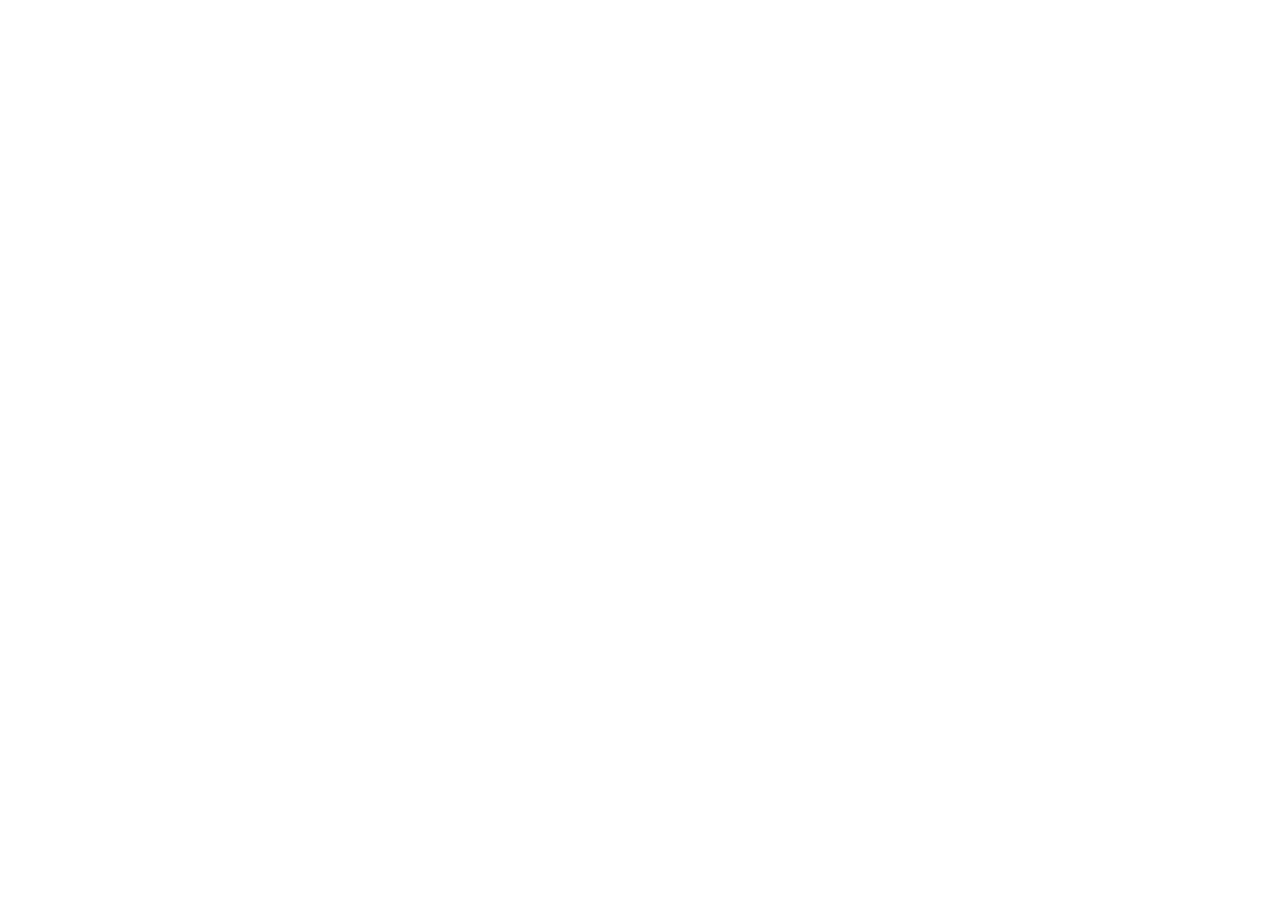
==== introduccion/index.html @ 08301a3c "Despliege inicial del proyeto integrador" ====
<!DOCTYPE html>
<html lang="es">

<head>
    <meta charset="UTF-8">
    <meta name="viewport" content="width=device-width, initial-scale=1.0">
    <title>Proyecto Integrador</title>
    <link rel="stylesheet" href="styles.css">
</head>

<body>

</body>

</html>
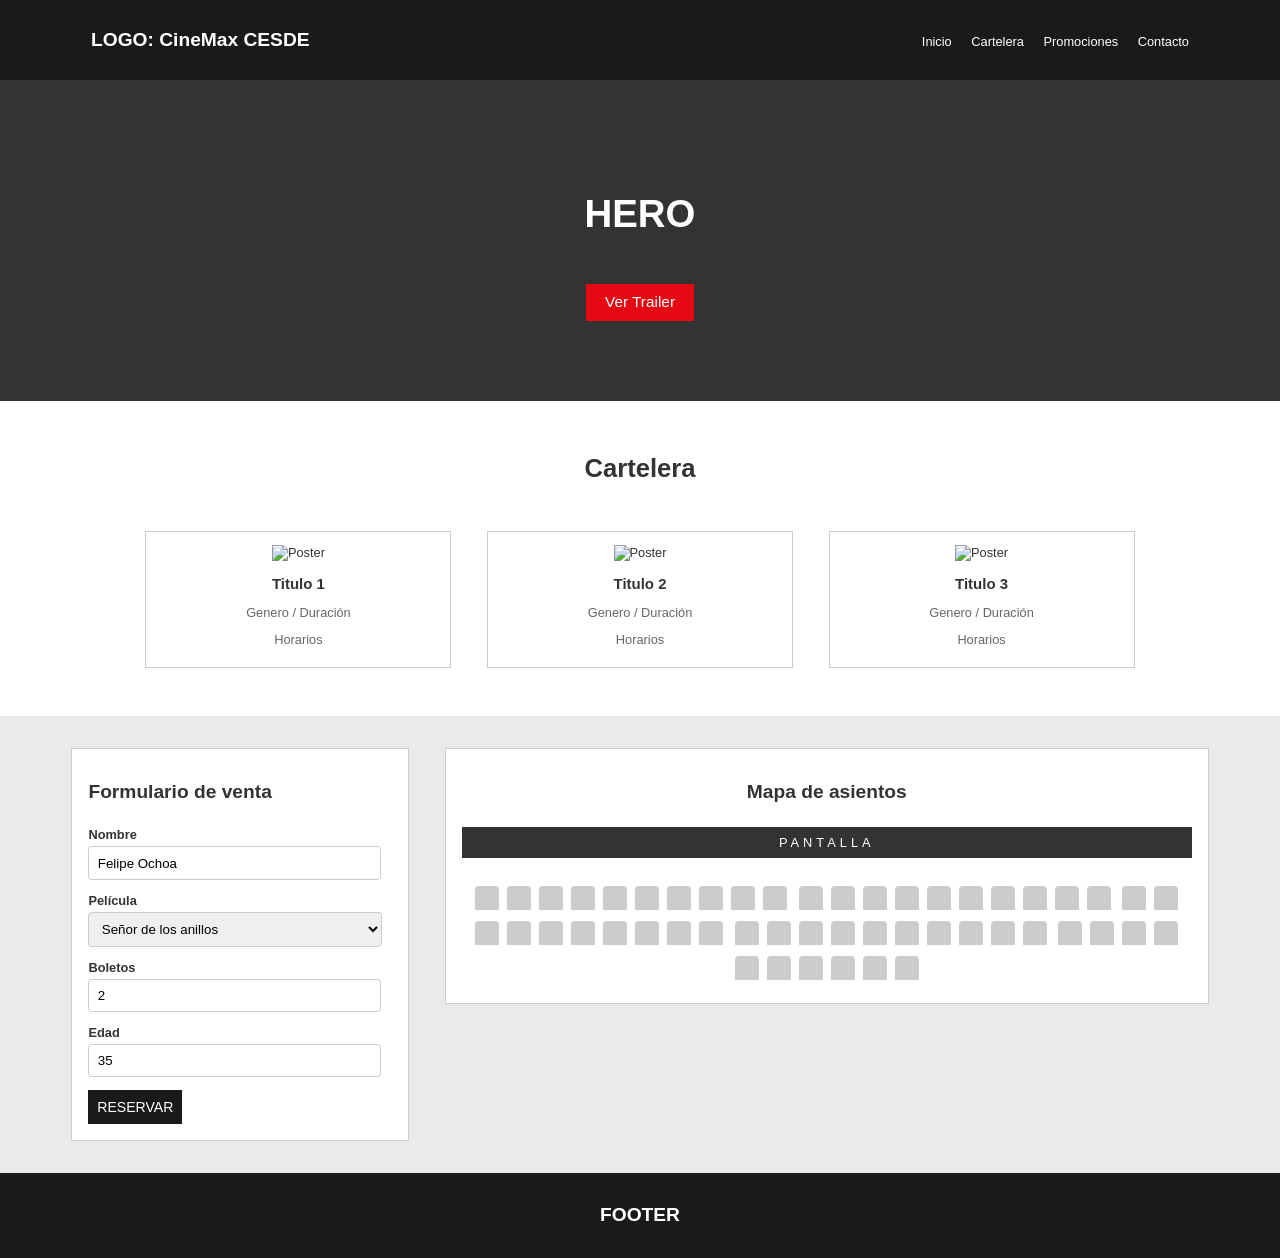
==== commit 7df7e31a: "Avance del proyecto integrador segundo momento" ====
--- a/introduccion/index.html
+++ b/introduccion/index.html
@@ -1,15 +1,95 @@
 <!DOCTYPE html>
 <html lang="es">
+    <head>
+        <meta charset="UTF-8">
+        <meta name="viewport" content="width=device-width, initial-scale=1.0">
+        <title>CineMax CESDE</title>
+        <link rel="stylesheet" href="styles.css">
+    </head>
+    <body>
+        <header>
+            <h1>LOGO: CineMax CESDE</h1>
+            <nav>
+                <ul>
+                    <li><a href="#">Inicio</a></li>
+                    <li><a href="#">Cartelera</a></li>
+                    <li><a href="#">Promociones</a></li>
+                    <li><a href="#">Contacto</a></li>
+                </ul>
+            </nav>
+        </header>
+        <main>
+            <section class="hero">
+                <article>
+                    <h2>HERO</h2>
+                    <button>Ver Trailer</button>
+                </article>
+            </section>
+            <section class="cartelera">
+                <h2>Cartelera</h2>
+                <article class="movie-card">
+                    <figure>
+                        <img src="https://placehold.co/250x200" alt="Poster">
+                    </figure>
+                    <h3>Titulo 1</h3>
+                    <p>Genero / Duración</p>
+                    <p>Horarios</p>
+                </article>
+                <article class="movie-card">
+                    <figure>
+                        <img src="https://placehold.co/250x200" alt="Poster">
+                    </figure>
+                    <h3>Titulo 2</h3>
+                    <p>Genero / Duración</p>
+                    <p>Horarios</p>
+                </article>
+                <article class="movie-card">
+                    <figure>
+                        <img src="https://placehold.co/250x200" alt="Poster">
+                    </figure>
+                    <h3>Titulo 3</h3>
+                    <p>Genero / Duración</p>
+                    <p>Horarios</p>
+                </article>
+            </section>
 
-<head>
-    <meta charset="UTF-8">
-    <meta name="viewport" content="width=device-width, initial-scale=1.0">
-    <title>Proyecto Integrador</title>
-    <link rel="stylesheet" href="styles.css">
-</head>
+            <section class="reserva-asientos">
+                <article class="form-container">
+                    <h2>Formulario de venta</h2>
+                    <form>
+                        <label for="nombre">Nombre</label>
+                        <input type="text" id="nombre" value="Felipe Ochoa">
 
-<body>
+                        <label for="pelicula">Película</label>
+                        <select id="pelicula">
+                            <option value="1">Señor de los anillos</option>
+                        </select>
 
-</body>
+                        <label for="boletos">Boletos</label>
+                        <input type="number" id="boletos" value="2">
 
+                        <label for="edad">Edad</label>
+                        <input type="number" id="edad" value="35">
+
+                        <button type="button">RESERVAR</button>
+                    </form>
+                </article>
+
+                <article class="mapa-asientos">
+                    <h2>Mapa de asientos</h2>
+                    <header class="pantalla">PANTALLA</header>
+                    <section class="asientos">
+                        <span></span><span></span><span></span><span></span><span></span><span></span><span></span><span></span><span></span><span></span>
+                        <span></span><span></span><span></span><span></span><span></span><span></span><span></span><span></span><span></span><span></span>
+                        <span></span><span></span><span></span><span></span><span></span><span></span><span></span><span></span><span></span><span></span>
+                        <span></span><span></span><span></span><span></span><span></span><span></span><span></span><span></span><span></span><span></span>
+                        <span></span><span></span><span></span><span></span><span></span><span></span><span></span><span></span><span></span><span></span>
+                    </section>
+                </article>
+            </section>
+        </main>
+        <footer>
+            <h2>FOOTER</h2>
+        </footer>
+    </body>
 </html>
--- a/introduccion/styles.css
+++ b/introduccion/styles.css
@@ -0,0 +1,240 @@
+body {
+    font-family: Arial, sans-serif;
+    color: #333333;
+    background-color: #f5f5f5;
+    font-size: 1vw;
+    margin: 0;
+    padding: 0;
+}
+
+header {
+    background-color: #1a1a1a;
+    color: #ffffff;
+    padding-top: 1.25em;
+    padding-bottom: 1.25em;
+    padding-left: 2.5em;
+    padding-right: 2.5em;
+    text-align: center;
+}
+
+header h1 {
+    font-size: 1.5em;
+    display: inline-block;
+    width: 30%;
+    text-align: left;
+}
+
+nav {
+    display: inline-block;
+    width: 60%;
+    text-align: right;
+}
+
+nav ul {
+    list-style-type: none;
+}
+
+nav ul li {
+    display: inline-block;
+    margin-left: 1.25em;
+}
+
+nav ul li a {
+    color: #ffffff;
+    text-decoration: none;
+}
+
+nav ul li a:hover {
+    text-decoration: underline;
+}
+
+.hero {
+    background-color: #333333;
+    color: #ffffff;
+    text-align: center;
+    padding-top: 6.25em;
+    padding-bottom: 6.25em;
+    padding-left: 1.25em;
+    padding-right: 1.25em;
+}
+
+.hero h2 {
+    font-size: 3em;
+    margin-bottom: 1.25em;
+}
+
+.hero button {
+    padding-top: 0.625em;
+    padding-bottom: 0.625em;
+    padding-left: 1.25em;
+    padding-right: 1.25em;
+    font-size: 1.2em;
+    background-color: #e50914;
+    color: #ffffff;
+    border-style: none;
+    cursor: pointer;
+}
+
+.hero button:hover {
+    background-color: #b20710;
+}
+
+.cartelera {
+    padding: 2.5em;
+    background-color: #ffffff;
+    text-align: center;
+}
+
+.cartelera > h2 {
+    width: 100%;
+    text-align: center;
+    margin-bottom: 1.875em;
+    font-size: 2em;
+}
+
+.movie-card {
+    display: inline-block;
+    width: 25%;
+    background-color: #ffffff;
+    margin-bottom: 1.25em;
+    margin-left: 1.25em;
+    margin-right: 1.25em;
+    text-align: center;
+    padding-bottom: 1.25em;
+    border-width: 0.0625em;
+    border-style: solid;
+    border-color: #cccccc;
+}
+
+.movie-card figure img {
+    max-width: 100%;
+    height: auto;
+}
+
+.movie-card h3 {
+    margin-top: 0.9375em;
+    margin-bottom: 0.625em;
+    margin-left: 0em;
+    margin-right: 0em;
+}
+
+.movie-card p {
+    color: #666666;
+    margin-bottom: 0.3125em;
+}
+
+.reserva-asientos {
+    padding: 2.5em;
+    background-color: #eaeaea;
+    text-align: center;
+}
+
+.form-container {
+    display: inline-block;
+    width: 25%;
+    background-color: #ffffff;
+    padding: 1.25em;
+    text-align: left;
+    border-width: 0.0625em;
+    border-style: solid;
+    border-color: #cccccc;
+}
+
+.form-container h2 {
+    margin-bottom: 1.25em;
+}
+
+.form-container label {
+    display: block;
+    margin-top: 0.625em;
+    margin-bottom: 0.3125em;
+    font-weight: bold;
+}
+
+.form-container input {
+    display: block;
+    width: 90%;
+    padding: 0.625em;
+    margin-bottom: 0.9375em;
+    border-style: solid;
+    border-width: 0.0625em;
+    border-color: #cccccc;
+    border-radius: 0.25em;
+}
+
+.form-container select {
+    display: block;
+    width: 96.5%;
+    padding: 0.625em;
+    margin-bottom: 0.9375em;
+    border-style: solid;
+    border-width: 0.0625em;
+    border-color: #cccccc;
+    border-radius: 0.25em;
+}
+
+.form-container button {
+    padding: 0.625em;
+    background-color: #1a1a1a;
+    color: #ffffff;
+    border-style: none;
+    cursor: pointer;
+    font-size: 1.1em;
+}
+
+.form-container button:hover {
+    background-color: #333333;
+}
+
+.mapa-asientos {
+    display: inline-block;
+    margin-left: 2.5em;
+    width: 60%;
+    background-color: #ffffff;
+    padding: 1.25em;
+    text-align: center;
+    vertical-align: top;
+    border-width: 0.0625em;
+    border-style: solid;
+    border-color: #cccccc;
+}
+
+.mapa-asientos h2 {
+    margin-bottom: 1.25em;
+}
+
+.pantalla {
+    background-color: #333333;
+    color: #ffffff;
+    padding: 0.625em;
+    margin-bottom: 1.875em;
+    letter-spacing: 0.3125em;
+}
+
+.asientos {
+    text-align: center;
+}
+
+.asientos span {
+    display: inline-block;
+    width: 1.875em;
+    height: 1.875em;
+    background-color: #cccccc;
+    margin: 0.3125em;
+    border-top-left-radius: 0.3125em;
+    border-top-right-radius: 0.3125em;
+    border-bottom-left-radius: 0em;
+    border-bottom-right-radius: 0em;
+    cursor: pointer;
+}
+
+.asientos span:hover {
+    background-color: #e50914;
+}
+
+footer {
+    background-color: #1a1a1a;
+    color: #ffffff;
+    text-align: center;
+    padding: 1.25em;
+}
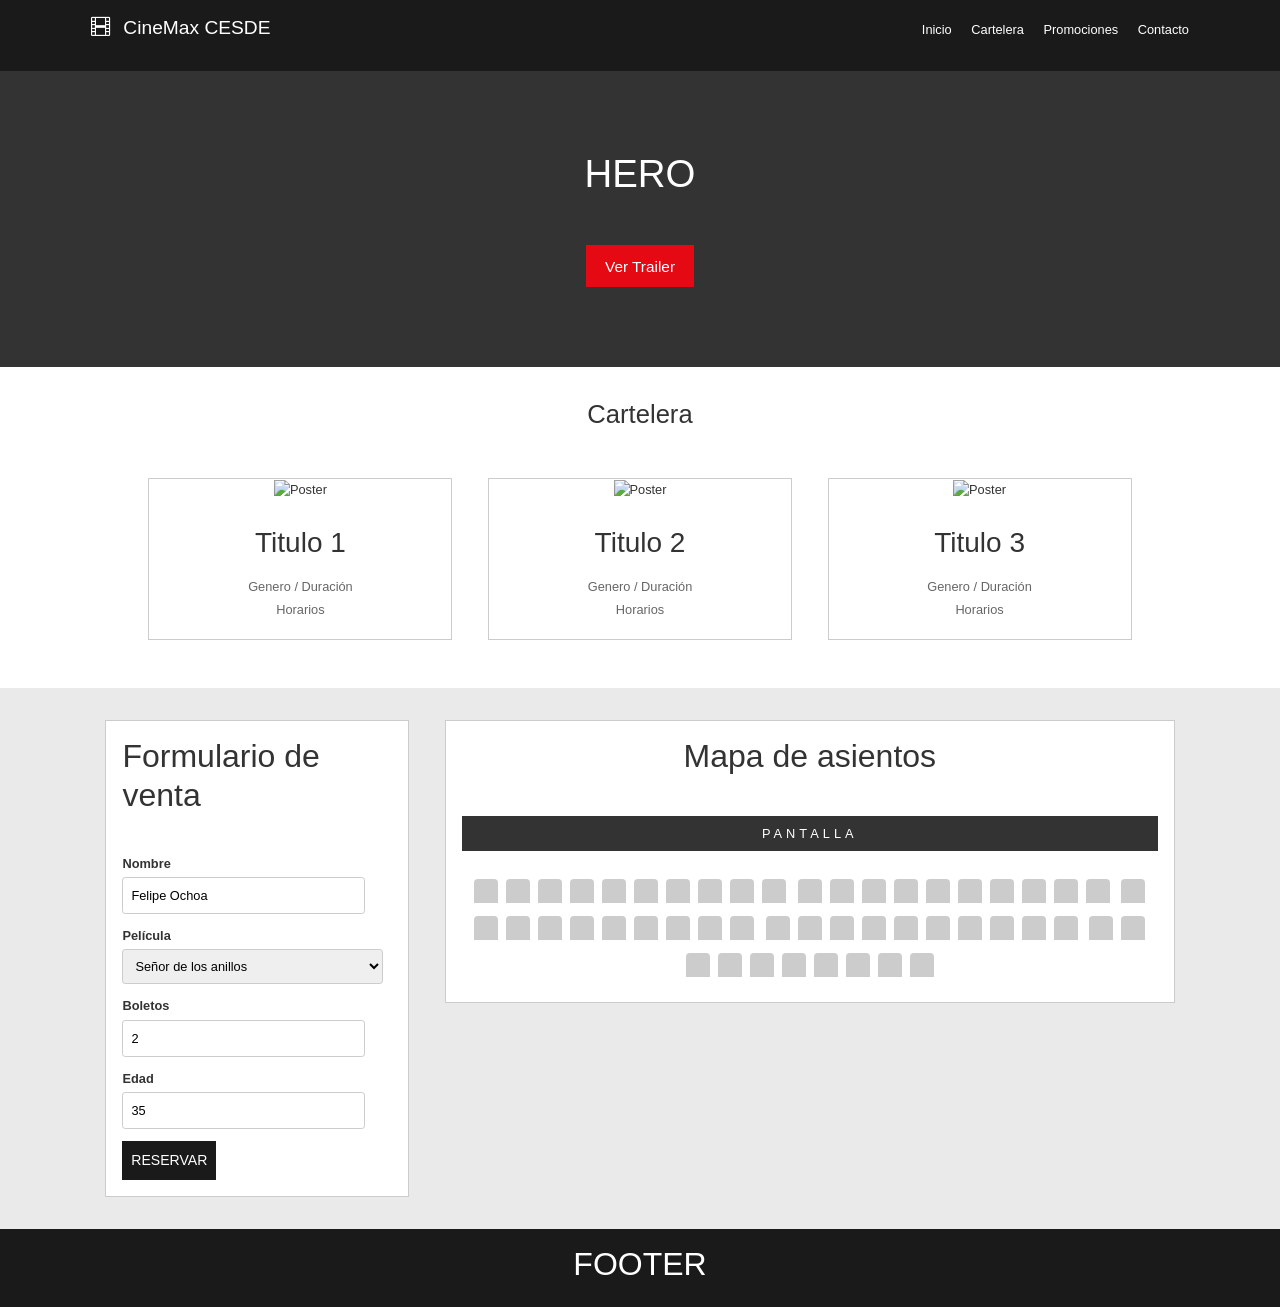
==== commit 89feaaea: "agrege bootstrap y los iconos, y tambien separa el texto del titulo para colocarle colores difertent" ====
--- a/introduccion/index.html
+++ b/introduccion/index.html
@@ -4,11 +4,19 @@
         <meta charset="UTF-8">
         <meta name="viewport" content="width=device-width, initial-scale=1.0">
         <title>CineMax CESDE</title>
+        <link href="https://cdn.jsdelivr.net/npm/bootstrap@5.3.2/dist/css/bootstrap.min.css" rel="stylesheet" integrity="sha384-T3c6CoIi6uLrA9TneNEoa7RxnatzjcDSCmG1MXxSR1GAsXEV/Dwwykc2MPK8M2HN" crossorigin="anonymous">
+        <link rel="stylesheet" href="https://cdn.jsdelivr.net/npm/bootstrap-icons@1.11.1/font/bootstrap-icons.css">
         <link rel="stylesheet" href="styles.css">
     </head>
     <body>
-        <header>
-            <h1>LOGO: CineMax CESDE</h1>
+        <header class="Menu_cabecera">
+            <h1>
+                <i class="bi bi-film me-2"></i>
+                CineMax 
+                <span class="texto_oro">
+                    CESDE
+                </span>
+            </h1>
             <nav>
                 <ul>
                     <li><a href="#">Inicio</a></li>
@@ -92,4 +100,4 @@
             <h2>FOOTER</h2>
         </footer>
     </body>
-</html>+</html>
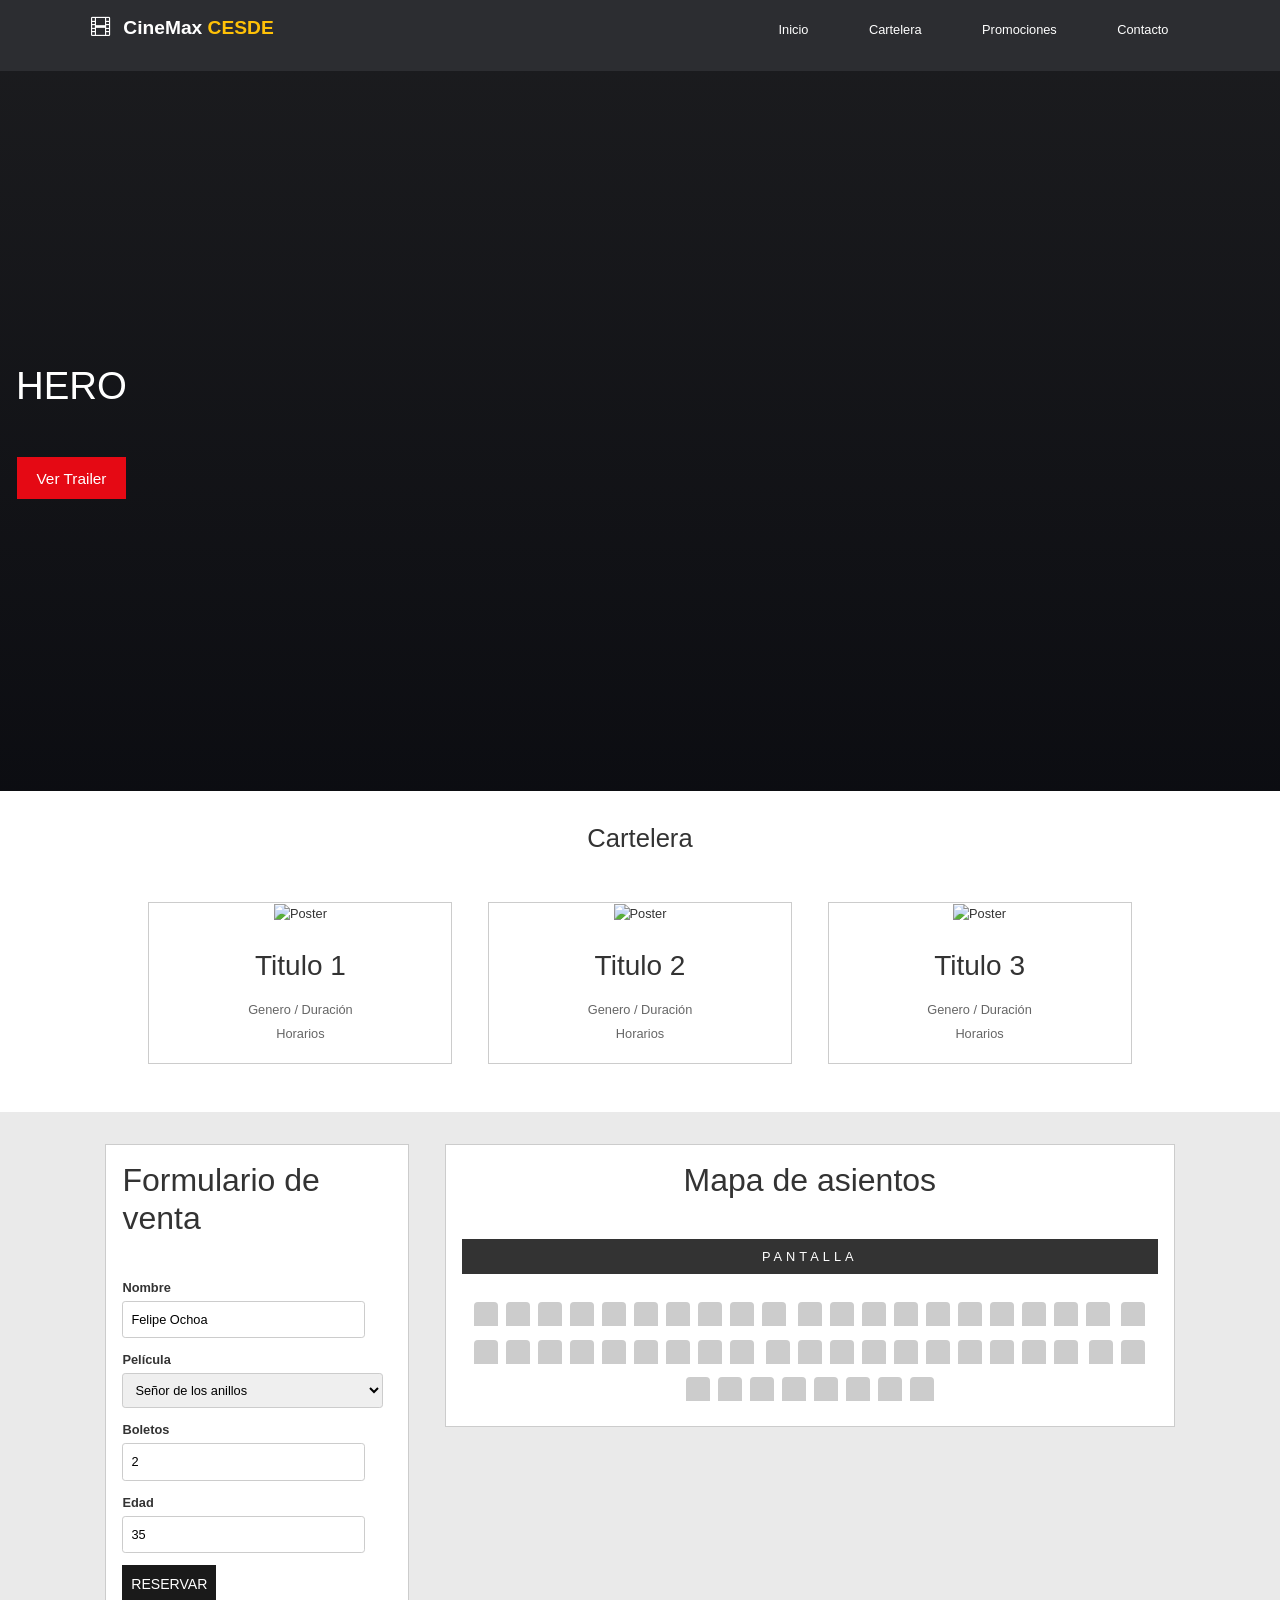
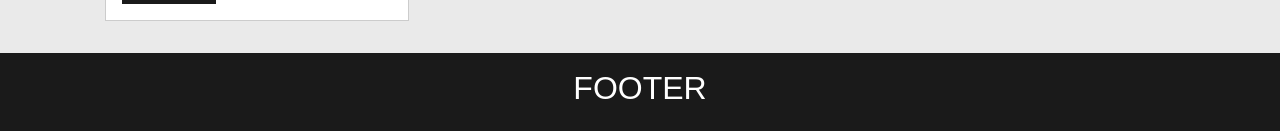
==== commit faa8f31a: "Inclusion de la imagen principal del hero, definicion de estructura inicial" ====
--- a/introduccion/index.html
+++ b/introduccion/index.html
@@ -27,7 +27,7 @@
             </nav>
         </header>
         <main>
-            <section class="hero">
+            <section class="hero position-relative d-flex align-items-center overflow-hidden">
                 <article>
                     <h2>HERO</h2>
                     <button>Ver Trailer</button>
--- a/introduccion/styles.css
+++ b/introduccion/styles.css
@@ -7,8 +7,8 @@
     padding: 0;
 }
 
-header {
-    background-color: #1a1a1a;
+.Menu_cabecera {
+    background-color: #0a0b10d9;
     color: #ffffff;
     padding-top: 1.25em;
     padding-bottom: 1.25em;
@@ -22,6 +22,11 @@
     display: inline-block;
     width: 30%;
     text-align: left;
+    font-weight: 800;
+}
+
+.texto_oro {
+    color: #ffc107;
 }
 
 nav {
@@ -42,10 +47,15 @@
 nav ul li a {
     color: #ffffff;
     text-decoration: none;
+    padding: 0.8em;
+    padding-left: 1.6em;
+    padding-right: 1.6em;
+    border-radius: 0.5em;
 }
 
 nav ul li a:hover {
     text-decoration: underline;
+    background: lightgrey;
 }
 
 .hero {
@@ -56,6 +66,10 @@
     padding-bottom: 6.25em;
     padding-left: 1.25em;
     padding-right: 1.25em;
+    min-height: 80vh;
+    background-image: linear-gradient(rgba(10, 11, 16, 0.6), rgba(10, 11, 16, 0.95)), url(https://images.unsplash.com/photo-1489599849927-2ee91cede3ba?q=80&w=1920&auto=format&fit=crop);
+    background-size: cover;
+    background-position: center center;
 }
 
 .hero h2 {
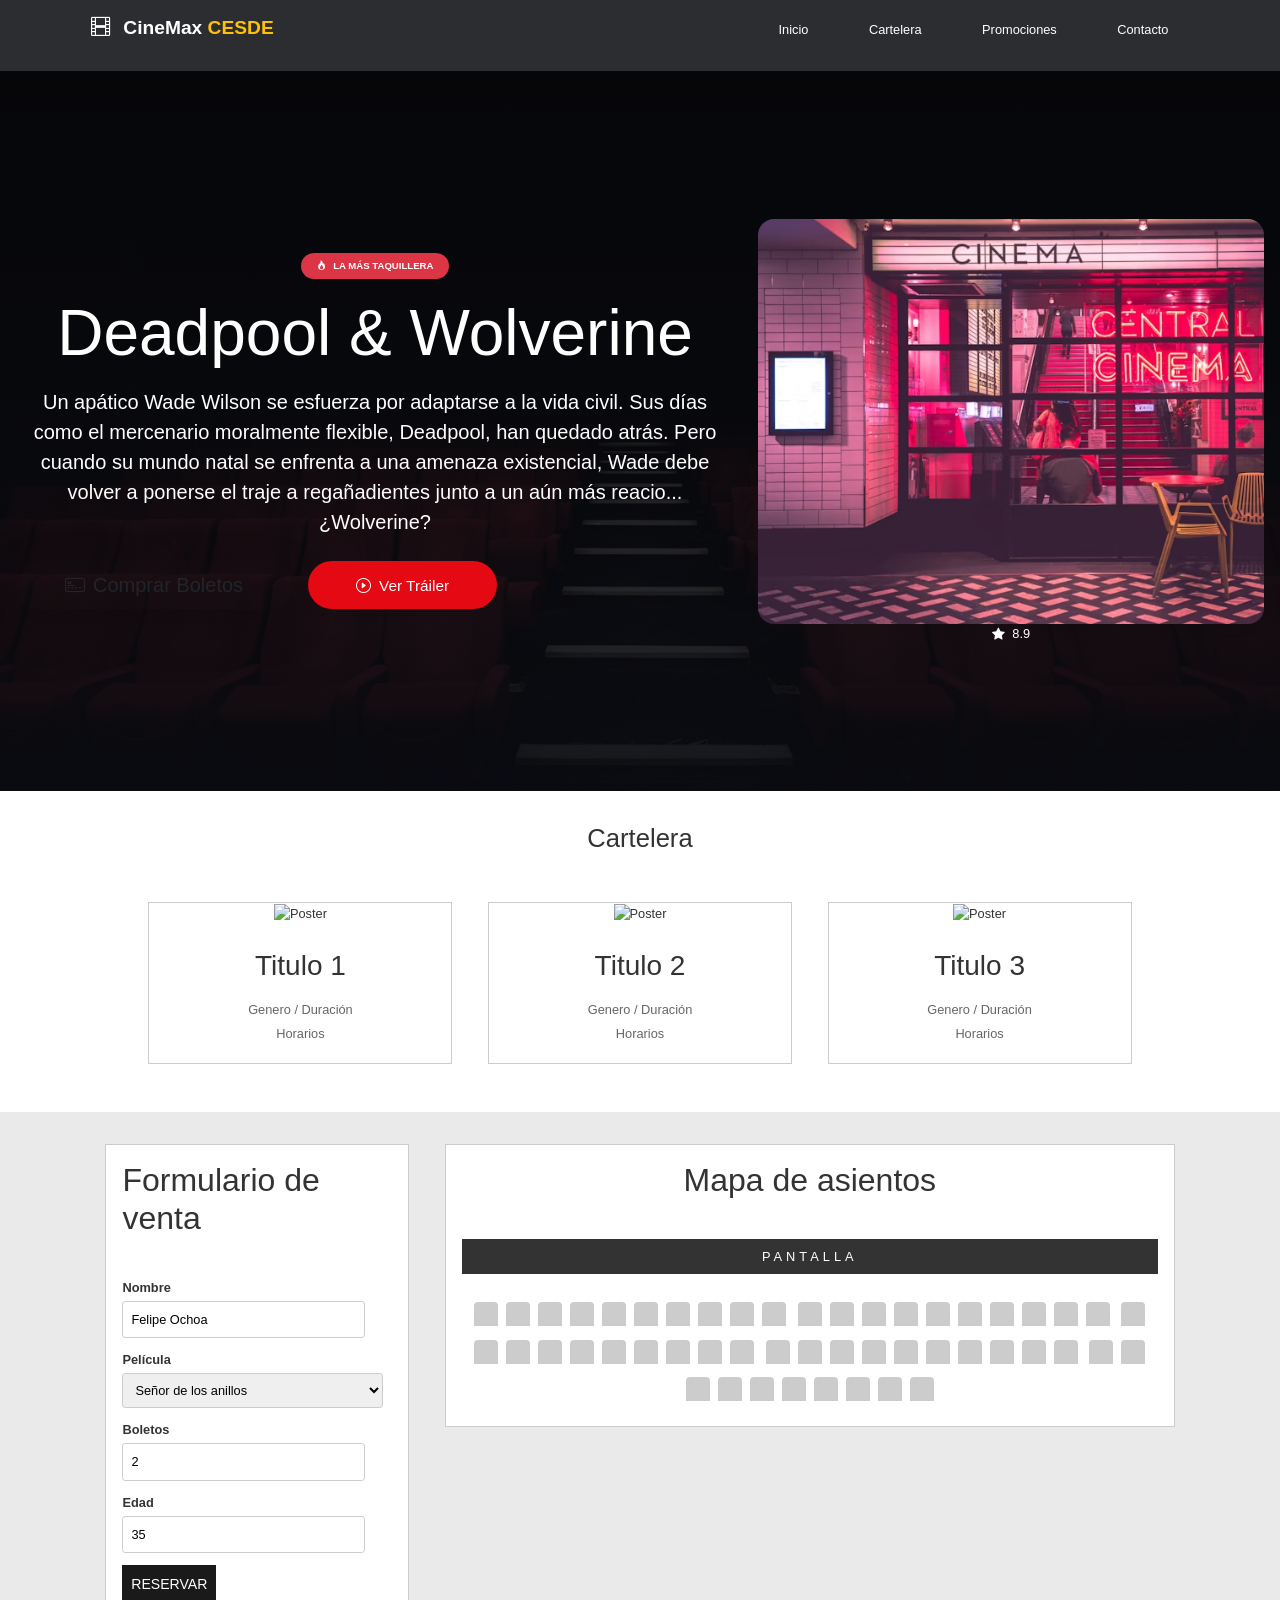
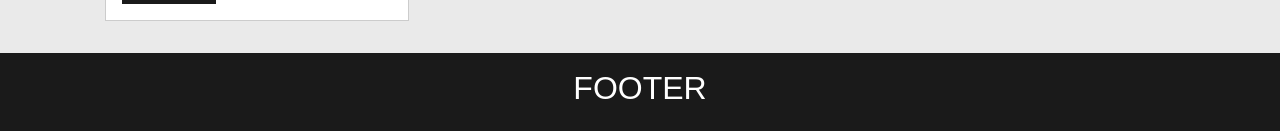
==== commit 4b3bc804: "hero con imagen local de fondo y representativa, uso de elementos yc lases definidas del bootstrap" ====
--- a/introduccion/index.html
+++ b/introduccion/index.html
@@ -28,9 +28,36 @@
         </header>
         <main>
             <section class="hero position-relative d-flex align-items-center overflow-hidden">
-                <article>
-                    <h2>HERO</h2>
-                    <button>Ver Trailer</button>
+                <article class="row align-items-center py-5">
+                    <section class="col-lg-7 mb-4 mb-lg-0">
+                        <span class="badge bg-danger px-3 py-2 rounded-pill text-uppercase tracking-wider mb-3">
+                            <i class="bi bi-fire me-1"></i> La Más Taquillera
+                        </span>
+                        <h1 class="display-3 fw-800 text-white leading-tight mb-3">
+                            Deadpool &amp; <span class="text-gradient-red-gold">Wolverine</span>
+                        </h1>
+                        <p class="lead text-gray mb-4 fs-5 max-w-600">
+                            Un apático Wade Wilson se esfuerza por adaptarse a la vida civil. Sus días como el mercenario moralmente flexible, Deadpool, han quedado atrás. Pero cuando su mundo natal se enfrenta a una amenaza existencial, Wade debe volver a ponerse el traje a regañadientes junto a un aún más reacio... ¿Wolverine?
+                        </p>
+                        <section class="d-flex flex-column flex-sm-row justify-content-center justify-content-lg-start gap-3">
+                            <a href="#reserva" class="btn btn-premium btn-lg rounded-pill px-5 shadow-lg">
+                                <i class="bi bi-credit-card-2-front me-2"></i>Comprar Boletos
+                            </a>
+                            <button type="button" class="btn btn-outline-light btn-lg rounded-pill px-5" data-bs-toggle="modal" data-bs-target="#trailerModal">
+                                <i class="bi bi-play-circle me-2"></i>Ver Tráiler
+                            </button>
+                        </section>
+                    </section>
+                    <section class="col-lg-5 d-none d-lg-block">
+                        <section class="hero-card-glow">
+                            <section class="hero-poster-wrapper">
+                                <img src="img/HeroCinema.avif" alt="Deadpool and Wolverine Poster" class="img-fluid rounded-4 shadow-2xl hero-poster">
+                                <section class="poster-rating">
+                                    <i class="bi bi-star-fill text-gold me-1"></i> 8.9
+                                </section>
+                            </section>
+                        </section>
+                    </section>
                 </article>
             </section>
             <section class="cartelera">
--- a/introduccion/styles.css
+++ b/introduccion/styles.css
@@ -67,7 +67,7 @@
     padding-left: 1.25em;
     padding-right: 1.25em;
     min-height: 80vh;
-    background-image: linear-gradient(rgba(10, 11, 16, 0.6), rgba(10, 11, 16, 0.95)), url(https://images.unsplash.com/photo-1489599849927-2ee91cede3ba?q=80&w=1920&auto=format&fit=crop);
+    background-image: linear-gradient(rgba(10, 11, 16, 0.6), rgba(10, 11, 16, 0.95)), url(img/FondoCinema.avif);
     background-size: cover;
     background-position: center center;
 }
